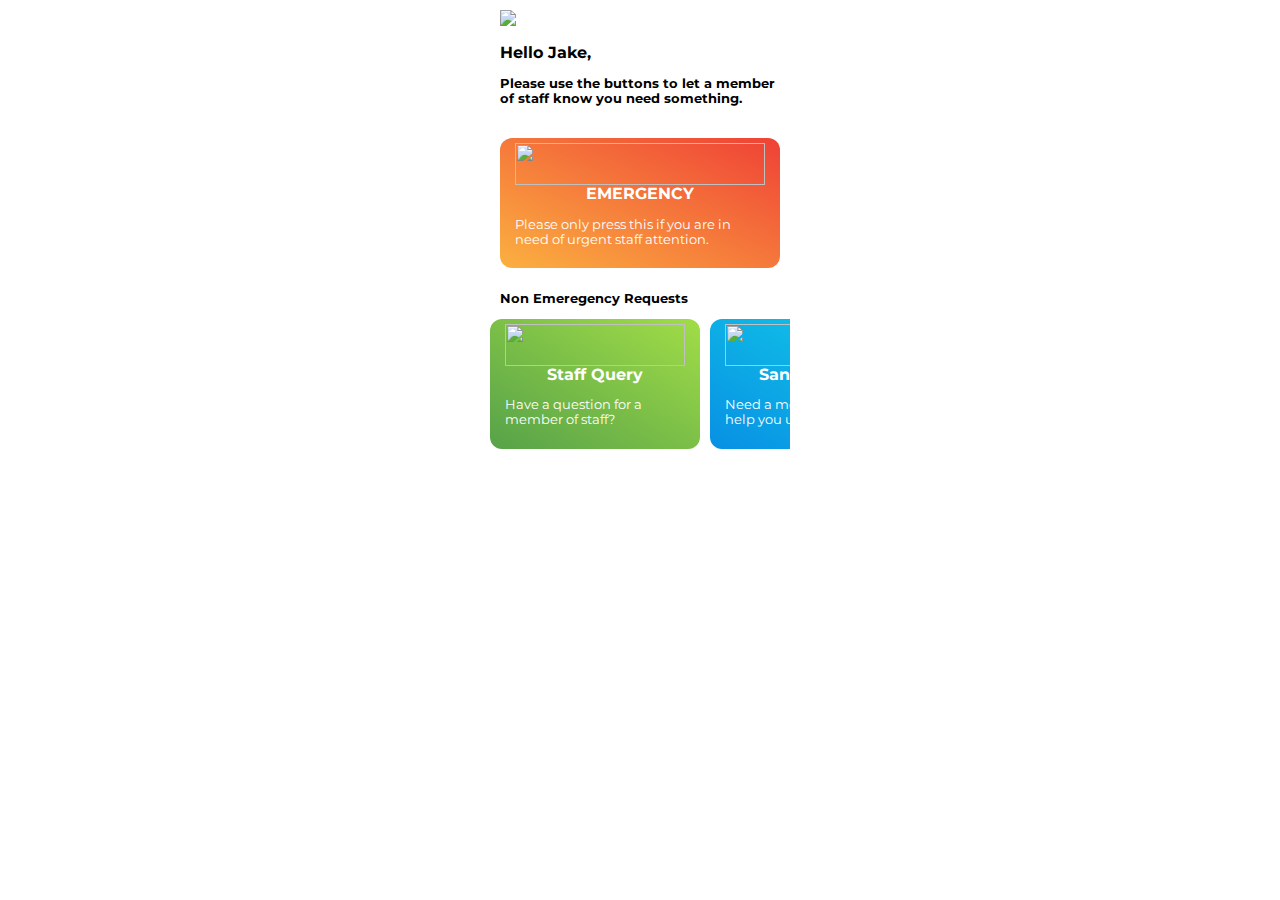
==== index.html @ a23c1507 "Initial Dashboard Commit" ====
<!doctype html>
<html lang="en">
<head>
  <meta charset="utf-8">
  <title>Nightingale Dash</title>
  <meta name="description" content="Dashboard">
  <meta name="author" content="W15024065">
  <link rel="stylesheet" href="stylish.css">
  <link href="https://fonts.googleapis.com/css?family=Calistoga|Montserrat:400,700&display=swap" rel="stylesheet">
</head>

<body>
  <header class="wrap">
    <img src="https://i.imgur.com/0DVcOQv.png"/>
    <h2>Hello Jake,</h2> 
    <p>Please use the buttons to let a member of staff know you need something.
  </header>
  <main class= "userDash wrap">
    <section class="request emergency">
      <img src="https://i.imgur.com/h1Rt1Fb.png"/>
      <h2>EMERGENCY</h2>
      <p>Please only press this if you are in need of urgent staff attention.</p>
    </section>

  </main>
  <aside class="wrapScroll">
    <p>Non Emeregency Requests</p>
    <section class="requestSlider">
      <div class="slides">
        <div class="request query">
          <img src="https://i.imgur.com/38YTXzi.png"/>
          <h2>Staff Query</h2>
          <p>Have a question for a member of staff?</p> 
        </div>
        <div class="request sanitery">
          <img src="https://i.imgur.com/Db59u3D.png"/>
          <h2>Sanitery help</h2>
          <p>Need a member of staff to help you use the toilet?</p> 
        </div>
        <div class="request pain">
          <img src="https://i.imgur.com/9fZqWrN.png"/>
          <h2>Pain Relief</h2>
          <p>Expiriencing pain or have a question about pain relief?</p> 
        </div>
      </div>
    </section>
  </aside>
    
</body>
</html>
---- stylish.css ----
body {
  margin: 0;
  font-family: 'Montserrat', sans-serif;
  background-color: #ffffff;
}

a {color: white;text-align: center;}
h1 {font-family: 'Calistoga', cursive;color: white;margin: 0 auto;
padding-bottom: 10%;padding-top: 20%;text-align: center;}
h2 {font-size: 100%;text-align: center;}
p {font-size: 80%;font-weight: bold;}
.accentColor { color: #0062ff; text-align: center;}

header h2 {
  text-align: left;
}

.request {
  color: white;
}

.wrap {
  width: 100%;
  padding: 10px;
  max-width: 300px;
  box-sizing: border-box;
  margin: 0 auto;
}
.wrapScroll {
  width: 100%;
  max-width: 300px;
  box-sizing: border-box;
  margin: 0 auto;
}

header {
  text-align: left;
}

.slides {
  display: flex;
  overflow-x: auto;
  scroll-snap-type: x mandatory;
  scroll-behavior: smooth;
  -webkit-overflow-scrolling: touch;
  scroll-behavior: smooth;
}
.requestSlider {
  width: 100%;
  text-align: center;
  overflow: hidden;
}
.request {
  background-color: #0062ff;
  box-sizing: border-box;
  padding: 5px 15px;;
  border-radius: 12px;
  height: 130px
}
.slides > div {
  scroll-snap-align: start;
  flex-shrink: 0;
  width: 70%;
  height: 130px ;
  margin-right: 10px;
  position: relative;
}
.wrapScroll p {
  margin-left: 10px;
}
.request p {
  font-weight: normal;
  margin: 0 ;
  text-align: left;
}

.request img {
  height: 42px;
  width: 100%;
  object-fit: contain;
}
.request h2 {
  margin-top: -5px
}

.emergency {
  width: 100%;
  background-image: linear-gradient(to top right, #fbb040, #ef4136);
}
.query, .pain, .sanitery {
  margin-right: 10px;
}
.query {
  background-image: linear-gradient(to top right, #57a249, #a1dd47);
  margin-left: 10px;
}
.pain {
  background-image: linear-gradient(to top right, #e44252, #b4172c);
}
.sanitery {
  background-image: linear-gradient(to top right, #0890e4, #13cde7);
}
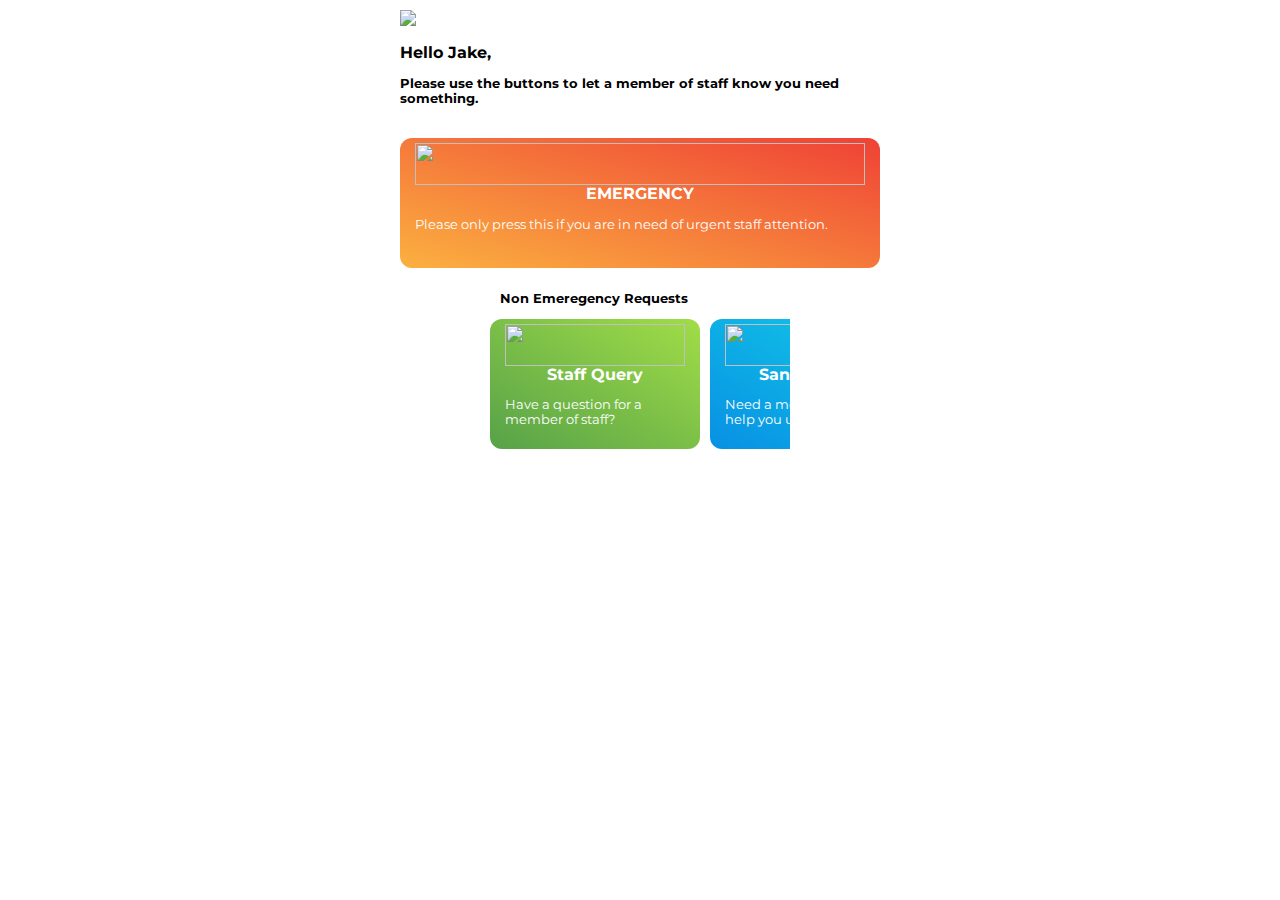
==== commit 5871456d: "Viewport" ====
--- a/index.html
+++ b/index.html
@@ -5,6 +5,7 @@
   <title>Nightingale Dash</title>
   <meta name="description" content="Dashboard">
   <meta name="author" content="W15024065">
+  <meta name="viewport" content="width=device-width, initial-scale=1.2">
   <link rel="stylesheet" href="stylish.css">
   <link href="https://fonts.googleapis.com/css?family=Calistoga|Montserrat:400,700&display=swap" rel="stylesheet">
 </head>
--- a/stylish.css
+++ b/stylish.css
@@ -22,7 +22,7 @@
 .wrap {
   width: 100%;
   padding: 10px;
-  max-width: 300px;
+  max-width: 500px;
   box-sizing: border-box;
   margin: 0 auto;
 }
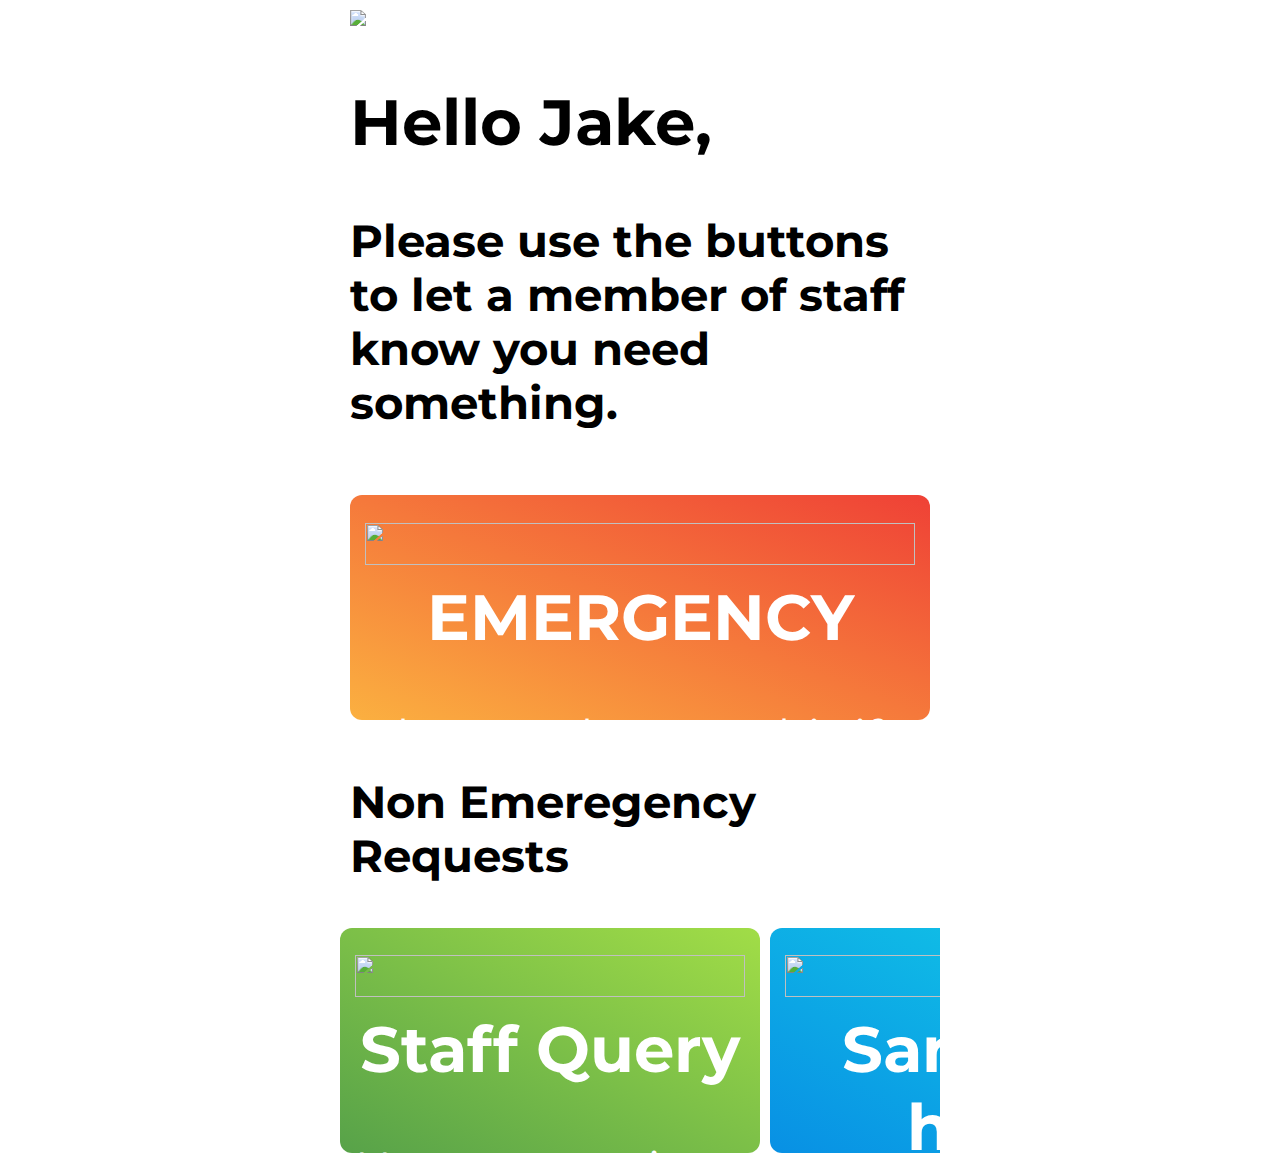
==== commit d35f817e: "View Height sizing" ====
--- a/index.html
+++ b/index.html
@@ -5,7 +5,7 @@
   <title>Nightingale Dash</title>
   <meta name="description" content="Dashboard">
   <meta name="author" content="W15024065">
-  <meta name="viewport" content="width=device-width, initial-scale=1.2">
+  <meta name="viewport" content="width=device-width, initial-scale=0.95">
   <link rel="stylesheet" href="stylish.css">
   <link href="https://fonts.googleapis.com/css?family=Calistoga|Montserrat:400,700&display=swap" rel="stylesheet">
 </head>
--- a/stylish.css
+++ b/stylish.css
@@ -7,8 +7,8 @@
 a {color: white;text-align: center;}
 h1 {font-family: 'Calistoga', cursive;color: white;margin: 0 auto;
 padding-bottom: 10%;padding-top: 20%;text-align: center;}
-h2 {font-size: 100%;text-align: center;}
-p {font-size: 80%;font-weight: bold;}
+h2 {font-size: 5vw;text-align: center;}
+p {font-size: 3.5vw;font-weight: bold;}
 .accentColor { color: #0062ff; text-align: center;}
 
 header h2 {
@@ -22,19 +22,25 @@
 .wrap {
   width: 100%;
   padding: 10px;
-  max-width: 500px;
+  max-width: 600px;
   box-sizing: border-box;
   margin: 0 auto;
 }
+
+/* Dashboard */
+
 .wrapScroll {
   width: 100%;
-  max-width: 300px;
+  max-width: 600px;
   box-sizing: border-box;
   margin: 0 auto;
 }
 
 header {
   text-align: left;
+}
+header img {
+  width: 15vw;
 }
 
 .slides {
@@ -55,13 +61,13 @@
   box-sizing: border-box;
   padding: 5px 15px;;
   border-radius: 12px;
-  height: 130px
+  height: 25vh;
 }
 .slides > div {
   scroll-snap-align: start;
   flex-shrink: 0;
   width: 70%;
-  height: 130px ;
+  height: 25vh ;
   margin-right: 10px;
   position: relative;
 }
@@ -75,12 +81,13 @@
 }
 
 .request img {
+  margin-top: 2.5vh;
   height: 42px;
   width: 100%;
   object-fit: contain;
 }
 .request h2 {
-  margin-top: -5px
+  margin-top: 1vh;
 }
 
 .emergency {
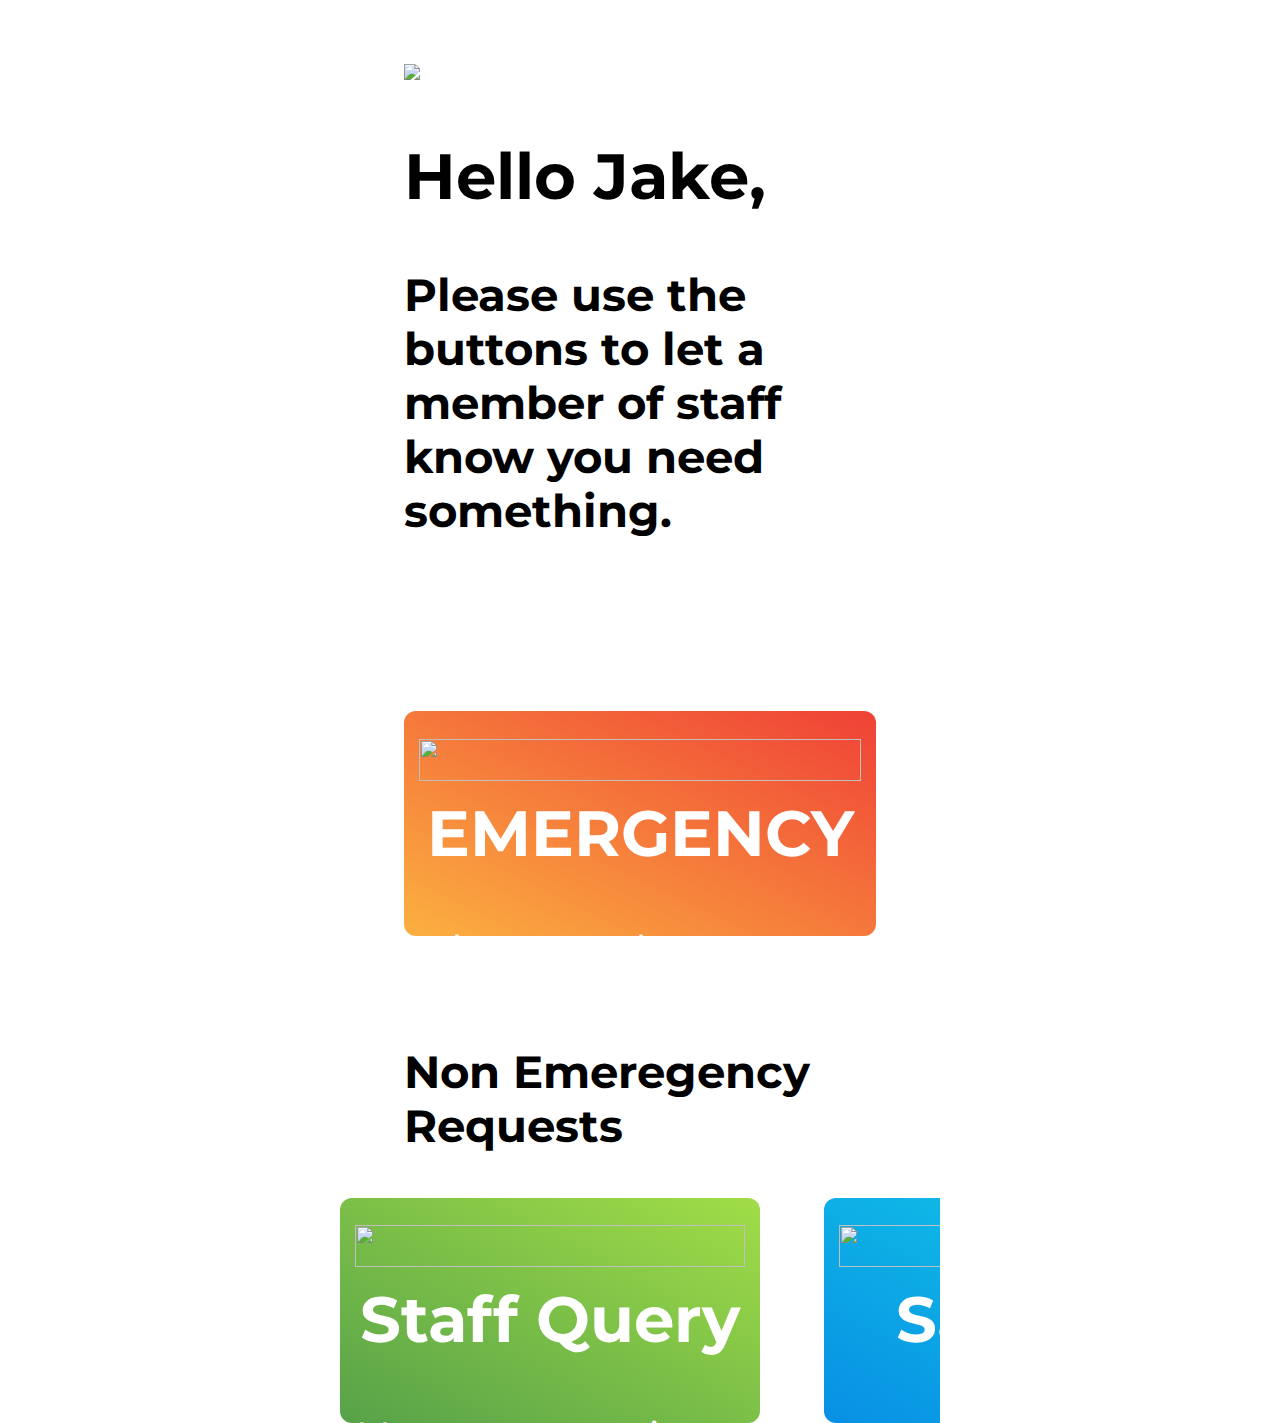
==== commit 32c0d9fe: "Initial commits" ====
--- a/index.html
+++ b/index.html
@@ -10,7 +10,7 @@
   <link href="https://fonts.googleapis.com/css?family=Calistoga|Montserrat:400,700&display=swap" rel="stylesheet">
 </head>
 
-<body>
+<body class="fallIn">
   <header class="wrap">
     <img src="https://i.imgur.com/0DVcOQv.png"/>
     <h2>Hello Jake,</h2> 
@@ -24,7 +24,7 @@
     </section>
 
   </main>
-  <aside class="wrapScroll">
+  <aside class="wrapScroll"> 
     <p>Non Emeregency Requests</p>
     <section class="requestSlider">
       <div class="slides">
--- a/stylish.css
+++ b/stylish.css
@@ -18,13 +18,122 @@
 .request {
   color: white;
 }
-
 .wrap {
   width: 100%;
-  padding: 10px;
+  padding: 5vw;
   max-width: 600px;
   box-sizing: border-box;
   margin: 0 auto;
+}
+
+/* Animations */
+
+
+.fadein {
+  height: 60px;
+  width: 150px;
+  margin: 0 auto;
+  padding: 20px;
+}
+.fadein img {
+    width: 150px;
+    position:absolute;
+    top:15px;
+    -webkit-animation-name: fade;
+    -webkit-animation-iteration-count: infinite;
+    -webkit-animation-duration: 3s;
+    animation-name: fade;
+    animation-iteration-count: infinite;
+    animation-duration: 3s;
+}
+
+@-webkit-keyframes fade {
+    0% {opacity: 0;}
+    20% {opacity: 1;}
+    33% {opacity: 1;}
+    53% {opacity: 0;}
+    100% {opacity: 0;}
+}
+@keyframes fade {
+    0% {opacity: 0;}
+    20% {opacity: 1;}
+    33% {opacity: 1;}
+    53% {opacity: 0;}
+    100% {opacity: 0;}
+}
+
+#f1 {
+  animation: none;
+}
+#f2 {
+    -webkit-animation-delay: -1s;
+}
+#f3 {
+    -webkit-animation-delay: -.5s;
+}
+#f4 {
+    -webkit-animation-delay: -.1s;
+}
+
+.scaleIn {
+	opacity: 1;
+	animation-name: scaleInSize;
+	animation-iteration-count: 1;
+	animation-timing-function: ease-in;
+	animation-duration: .2s;
+}
+@keyframes scaleInSize {
+	0% { opacity: 0; transform: scale(0.5); }
+	100% { opacity: 1; transform: scale(1); }
+}
+.fallIn {
+	opacity: 1;
+	animation-name: fallInAnimation;
+	animation-iteration-count: 1;
+	animation-timing-function: ease-in;
+	animation-duration: .4s;
+    position: relative;
+}
+@keyframes fallInAnimation {
+	0% { opacity: 0; top: -50px; }
+	100% { opacity: 1; top: 0; }
+}
+
+/* form */
+
+form {
+  background: white;
+  border-radius: 12px;
+  padding: 15px;
+}
+
+input {-webkit-appearance: none; box-shadow: none !important; }
+form input, form select {
+  box-sizing: border-box;
+  border-radius:4px;
+  width: 100%;
+  padding: 5vw;
+  margin-top: 10px;
+  outline: none;
+  font-family: 'Montserrat', sans-serif;
+  font-size: 3.5vw;
+  font-weight: bold;
+}
+.submit {
+  background-color: #0062ff; 
+  color: white;
+  border: none;
+  font-weight: bold;
+}
+#name, #password, select {
+  border: 1px solid lightgrey;
+  color: grey;
+}
+#name:focus , #password:focus, select:focus {
+  border: 1px solid #0062ff;
+}
+form select {
+  width: 100%;
 }
 
 /* Dashboard */
@@ -68,11 +177,11 @@
   flex-shrink: 0;
   width: 70%;
   height: 25vh ;
-  margin-right: 10px;
+  margin-right: 5vw;
   position: relative;
 }
 .wrapScroll p {
-  margin-left: 10px;
+  margin-left: 5vw;
 }
 .request p {
   font-weight: normal;
@@ -95,15 +204,35 @@
   background-image: linear-gradient(to top right, #fbb040, #ef4136);
 }
 .query, .pain, .sanitery {
-  margin-right: 10px;
+  margin-right: 5vw;
 }
 .query {
   background-image: linear-gradient(to top right, #57a249, #a1dd47);
-  margin-left: 10px;
+  margin-left: 5vw;
 }
 .pain {
   background-image: linear-gradient(to top right, #e44252, #b4172c);
 }
 .sanitery {
   background-image: linear-gradient(to top right, #0890e4, #13cde7);
-}+}
+
+.informationWrap {
+  display: flex;
+}
+
+.information {
+  background-image: linear-gradient(to top right, #57a249, #a1dd47);
+  height: 80px;
+  width: 100%;
+  margin-bottom: 10px;
+}
+.information:nth-child(odd) {
+  margin-right: 10px;
+}
+
+.cancel {
+  background-image: linear-gradient(to top right, #e44252, #b4172c);
+  height: 60px;
+  padding: 7px;
+}
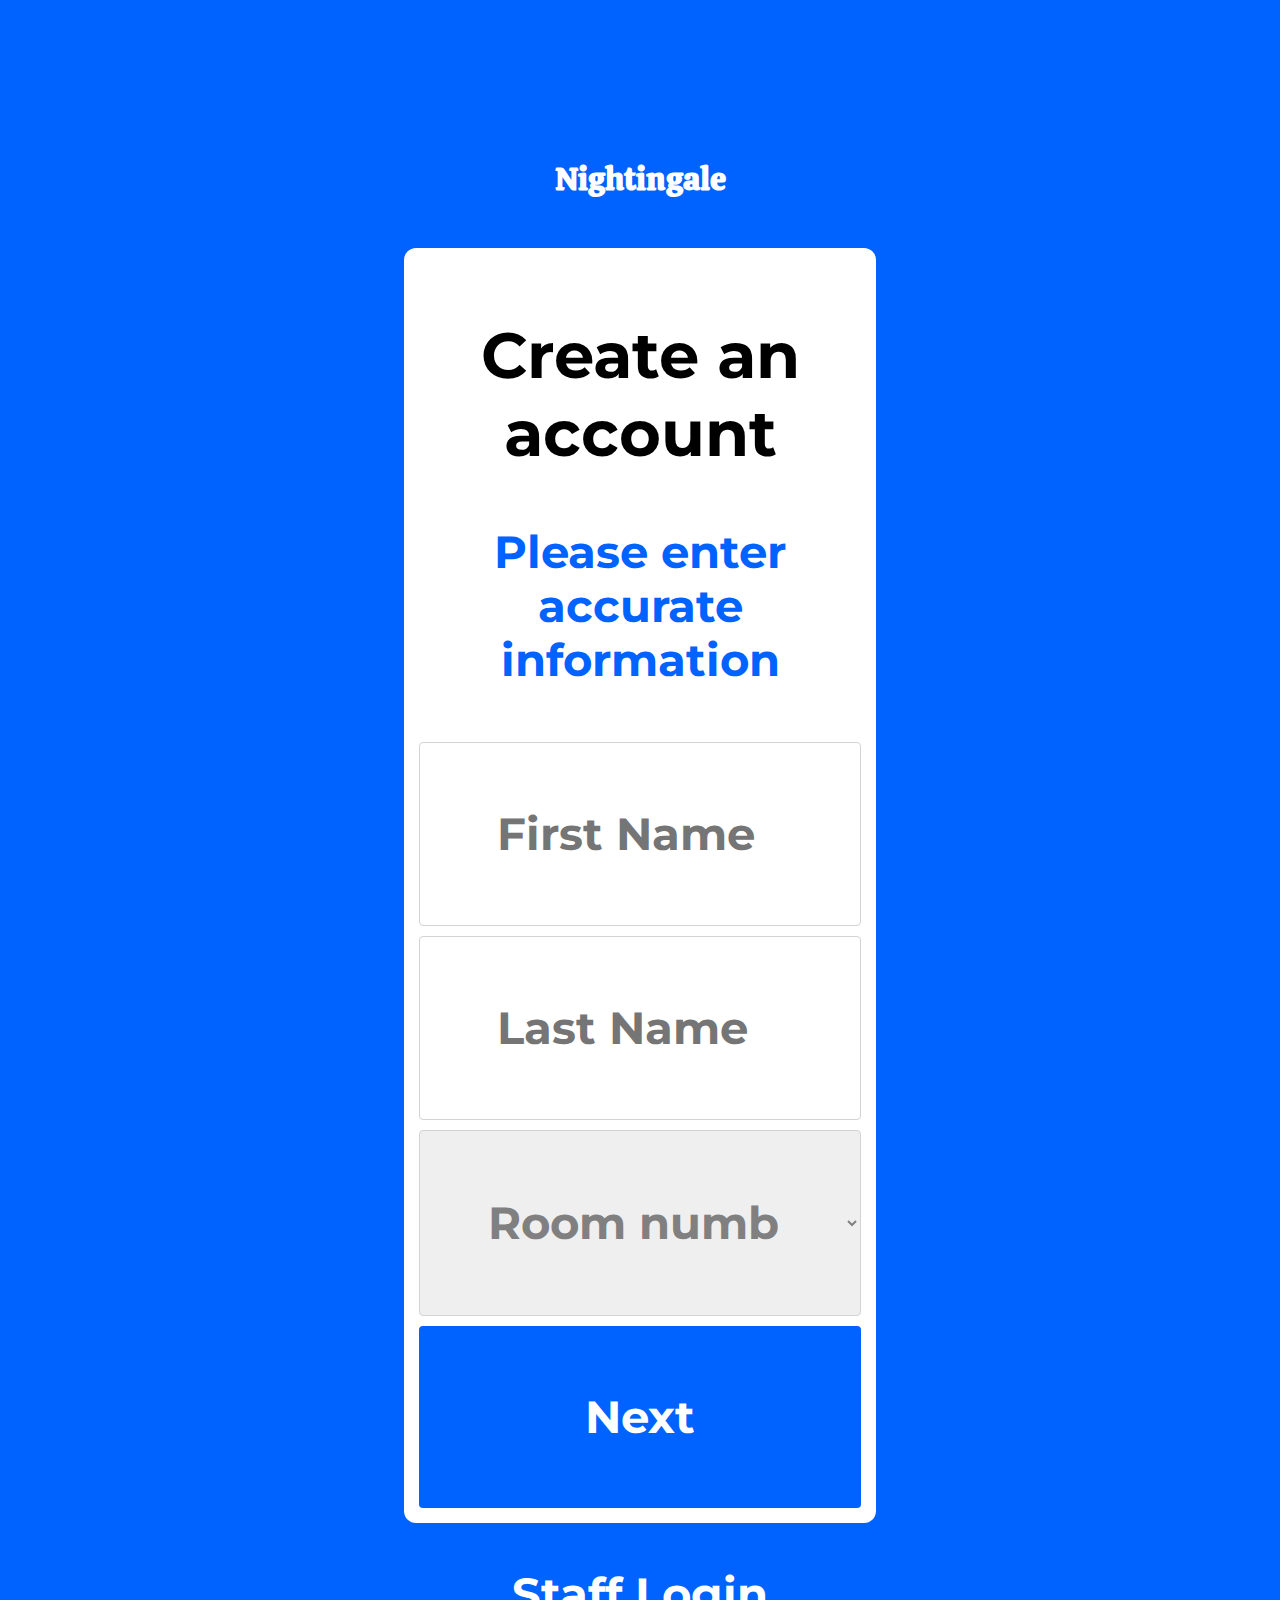
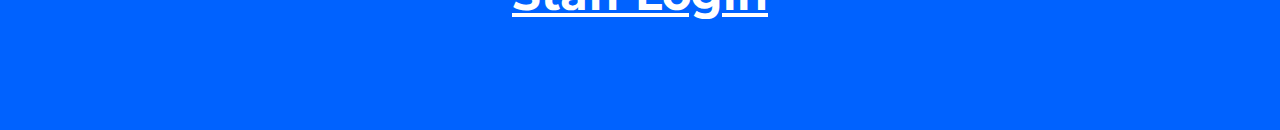
==== commit 780fdde8: "page name change" ====
--- a/index.html
+++ b/index.html
@@ -8,44 +8,36 @@
   <meta name="viewport" content="width=device-width, initial-scale=0.95">
   <link rel="stylesheet" href="stylish.css">
   <link href="https://fonts.googleapis.com/css?family=Calistoga|Montserrat:400,700&display=swap" rel="stylesheet">
+  <style>
+    body {
+      background-color: #0062ff;
+    }
+  </style>
 </head>
 
-<body class="fallIn">
-  <header class="wrap">
-    <img src="https://i.imgur.com/0DVcOQv.png"/>
-    <h2>Hello Jake,</h2> 
-    <p>Please use the buttons to let a member of staff know you need something.
-  </header>
-  <main class= "userDash wrap">
-    <section class="request emergency">
-      <img src="https://i.imgur.com/h1Rt1Fb.png"/>
-      <h2>EMERGENCY</h2>
-      <p>Please only press this if you are in need of urgent staff attention.</p>
-    </section>
-
+<body>
+  
+  <main class="wrap">
+    <h1>Nightingale</h1>
+    <div class="formWrap scaleIn">
+      <form id="LoginForm" action="dashboard.html" method="post">
+        <h2>Create an account</h2>
+        <span class="accentColor"><p>Please enter accurate information</p></span>
+        <div class="formWrap">
+          <input type="text" name="fname" id="name" value="" placeholder=" First Name" tabindex="1"/>
+          <input type="text" name="lname" id="name" value="" placeholder=" Last Name" tabindex="2"/>  
+        </div>
+        <select name="room">
+          <option value="" disabled selected>Room number</option>
+          <option value="1">1</option>
+          <option value="2">2</option>
+          <option value="3">3</option>
+        </select>
+        <input class="submit" type="submit" value="Next"/>
+      </form>
+    </div>
+    <a href=""><p>Staff Login</p></a>
   </main>
-  <aside class="wrapScroll"> 
-    <p>Non Emeregency Requests</p>
-    <section class="requestSlider">
-      <div class="slides">
-        <div class="request query">
-          <img src="https://i.imgur.com/38YTXzi.png"/>
-          <h2>Staff Query</h2>
-          <p>Have a question for a member of staff?</p> 
-        </div>
-        <div class="request sanitery">
-          <img src="https://i.imgur.com/Db59u3D.png"/>
-          <h2>Sanitery help</h2>
-          <p>Need a member of staff to help you use the toilet?</p> 
-        </div>
-        <div class="request pain">
-          <img src="https://i.imgur.com/9fZqWrN.png"/>
-          <h2>Pain Relief</h2>
-          <p>Expiriencing pain or have a question about pain relief?</p> 
-        </div>
-      </div>
-    </section>
-  </aside>
     
 </body>
 </html>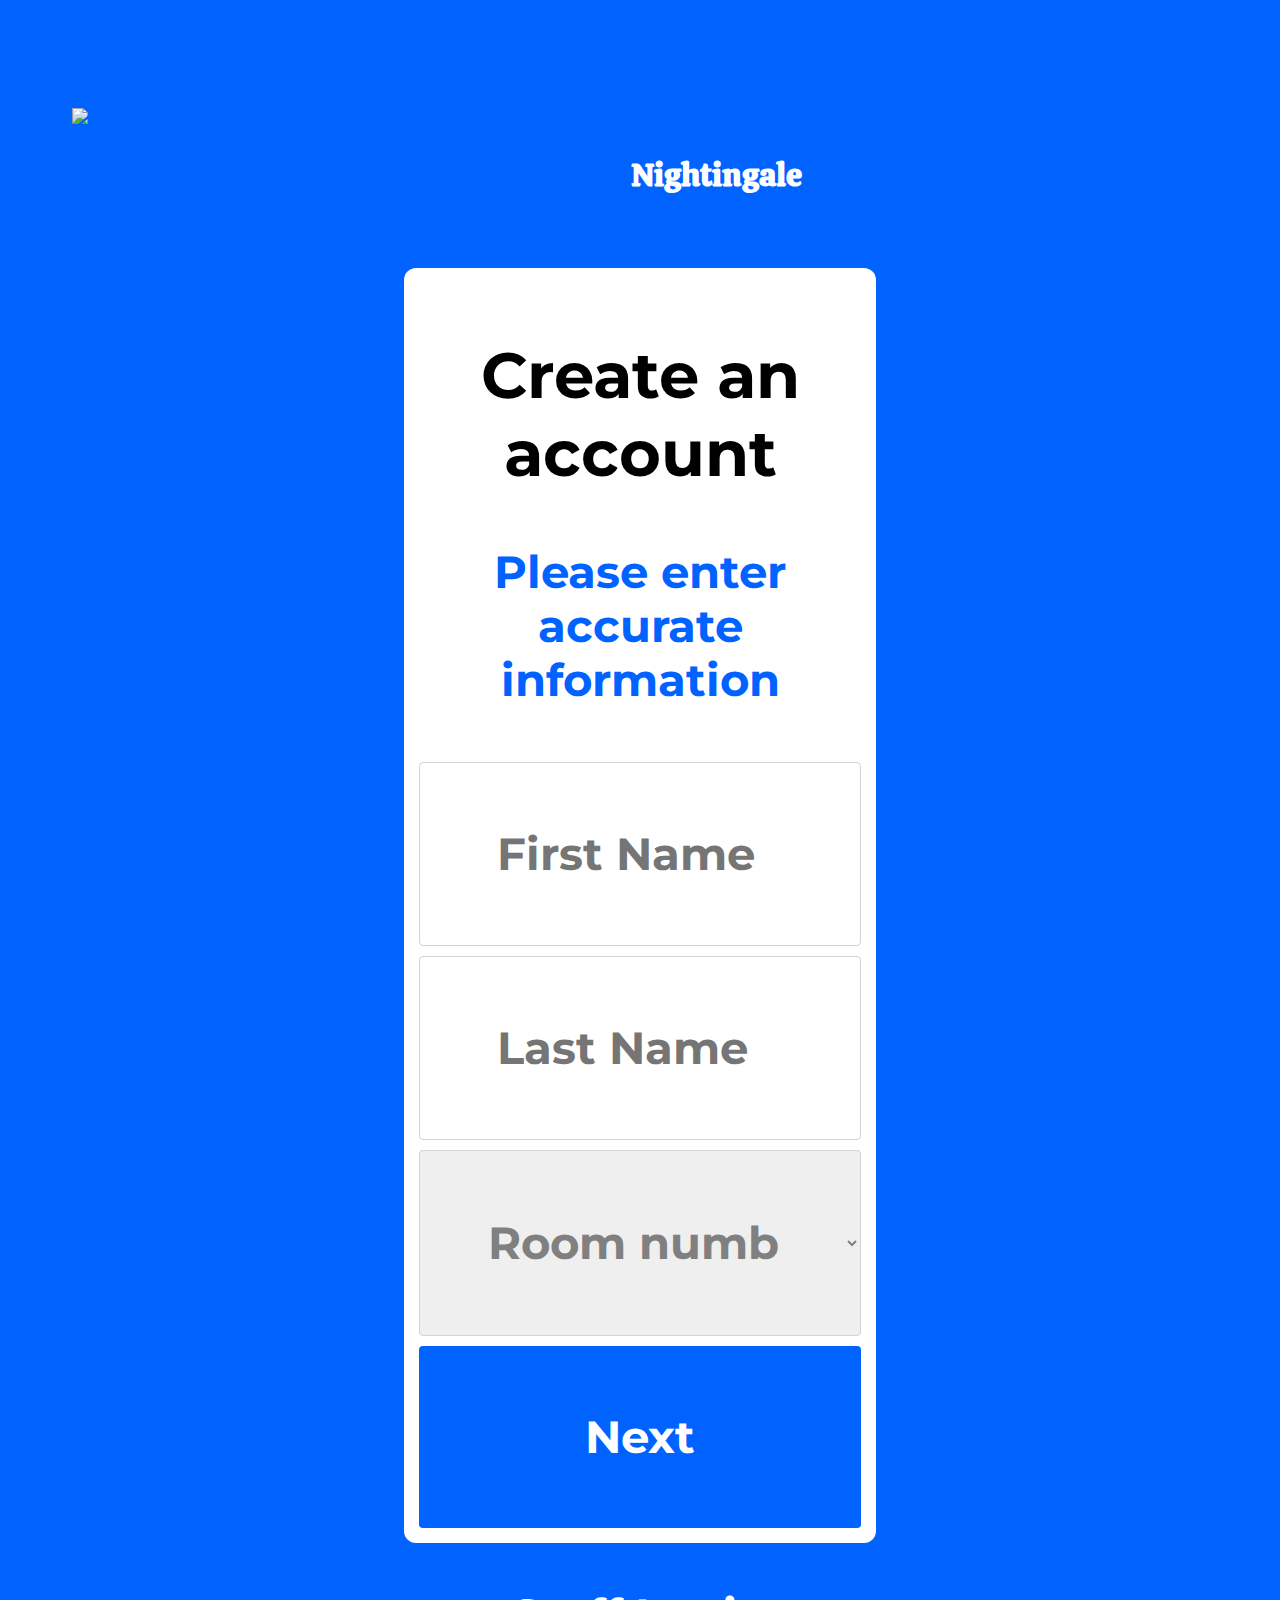
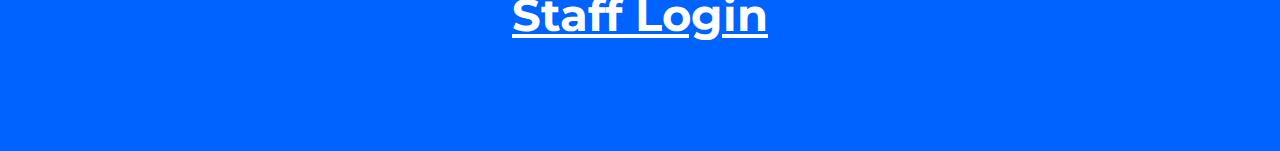
==== commit 643ad2d8: "Front end" ====
--- a/index.html
+++ b/index.html
@@ -18,6 +18,7 @@
 <body>
   
   <main class="wrap">
+    <img class="birdLogo" src="https://i.imgur.com/c21TBE7.png"/>
     <h1>Nightingale</h1>
     <div class="formWrap scaleIn">
       <form id="LoginForm" action="dashboard.html" method="post">
--- a/stylish.css
+++ b/stylish.css
@@ -6,10 +6,12 @@
 
 a {color: white;text-align: center;}
 h1 {font-family: 'Calistoga', cursive;color: white;margin: 0 auto;
-padding-bottom: 10%;padding-top: 20%;text-align: center;}
+padding-bottom: 8vh;padding-top: 10vh; padding-left:  12vw;text-align: center;}
 h2 {font-size: 5vw;text-align: center;}
 p {font-size: 3.5vw;font-weight: bold;}
 .accentColor { color: #0062ff; text-align: center;}
+.requestLink { text-decoration: none; }
+.activityLink { text-decoration: none; text-align: left; color: black; }
 
 header h2 {
   text-align: left;
@@ -101,6 +103,13 @@
 
 /* form */
 
+.birdLogo {
+  position: absolute;
+  top: 12vh;
+  left: 8vh;
+  height: 10vh;
+}
+
 form {
   background: white;
   border-radius: 12px;
@@ -223,7 +232,7 @@
 
 .information {
   background-image: linear-gradient(to top right, #57a249, #a1dd47);
-  height: 80px;
+  height: 20vh;
   width: 100%;
   margin-bottom: 10px;
 }
@@ -233,6 +242,145 @@
 
 .cancel {
   background-image: linear-gradient(to top right, #e44252, #b4172c);
-  height: 60px;
-  padding: 7px;
-}
+  height: 10vh;
+  padding: 2.5vh;
+}
+
+/* Staff Dashboard */
+
+
+nav {
+  display: flex;
+  justify-content: space-between;
+}
+nav * {
+  padding: 10px;
+}
+
+nav a {
+  text-decoration: none;
+  color: black;
+}
+
+.staffRequest {
+  display: flex;
+  justify-content: space-between;
+  align-items: center;
+}
+.staffRequestInfo {
+  width: 30vw;
+}
+.staffRequest p {
+  font-weight: normal;
+  line-height: 4px;
+}
+
+.time {
+  background: #0062ff;
+  color: white;
+  padding: 0px 10px;
+  border-radius: 12px;
+}
+
+.requestIcon {
+  background-image: linear-gradient(to top right, #fbb040, #ef4136);
+  width: 42px;
+  height: 42px;
+  border-radius: 12px;
+}
+
+
+/* Staff Analytics */
+
+.requestIcon {
+  background-image: linear-gradient(to top right, #fbb040, #ef4136);
+  width: 42px;
+  height: 42px;
+  border-radius: 12px;
+}
+
+.staffAnalytics {
+  display: flex;
+  justify-content: space-between;
+  align-items: center;
+  margin-bottom: 10px;
+}
+
+.staffAnalytics p {
+  font-weight: normal;
+  line-height: 4px;
+}
+
+.analyticValue {
+  background: #0062ff;
+  color: white;
+  padding: 0px 10px;
+  border-radius: 12px;
+}
+.analyticValue2 {
+  color: white;
+  padding: 0px 10px;
+  border-radius: 12px;
+  background: #a1dd47;
+}
+.analyticValue3 {
+  color: white;
+  padding: 0px 10px;
+  border-radius: 12px;
+  background: #ef4136;
+}
+
+/* staff request */
+
+.fullHeader img {
+  height: 42px;
+  width: 100%;
+  object-fit: contain;
+  margin-top: 20px;
+}
+.fullHeader h2 {
+  color: white;
+  margin-top: 0px;
+  margin-bottom: 10vh;
+  text-align: center;
+}
+
+.fullRequest {
+  background: white;
+  border-radius: 12px;
+  padding: 15px;
+}
+.fullWrap {
+  display: flex;
+  justify-content: space-between;
+  align-items: flex-start;
+}
+
+.fullRequest .time {
+  background: #0062ff;
+  color: white;
+  padding: 0px 10px;
+  border-radius: 12px;
+  line-height: 4px;
+  margin-bottom: 2vh;
+}
+
+.acceptRequest {
+  background-color: #0062ff; 
+  padding: 5vw;
+  color: white;
+  border: none;
+  font-weight: bold;
+  border-radius:4px;
+}
+
+.delete{
+  background-color: #e44242; 
+  color: white;
+  border: none;
+  padding: 5vw;
+  font-weight: bold;
+  width: 40%;
+  margin-left: 1vw;
+  border-radius:4px;
+}